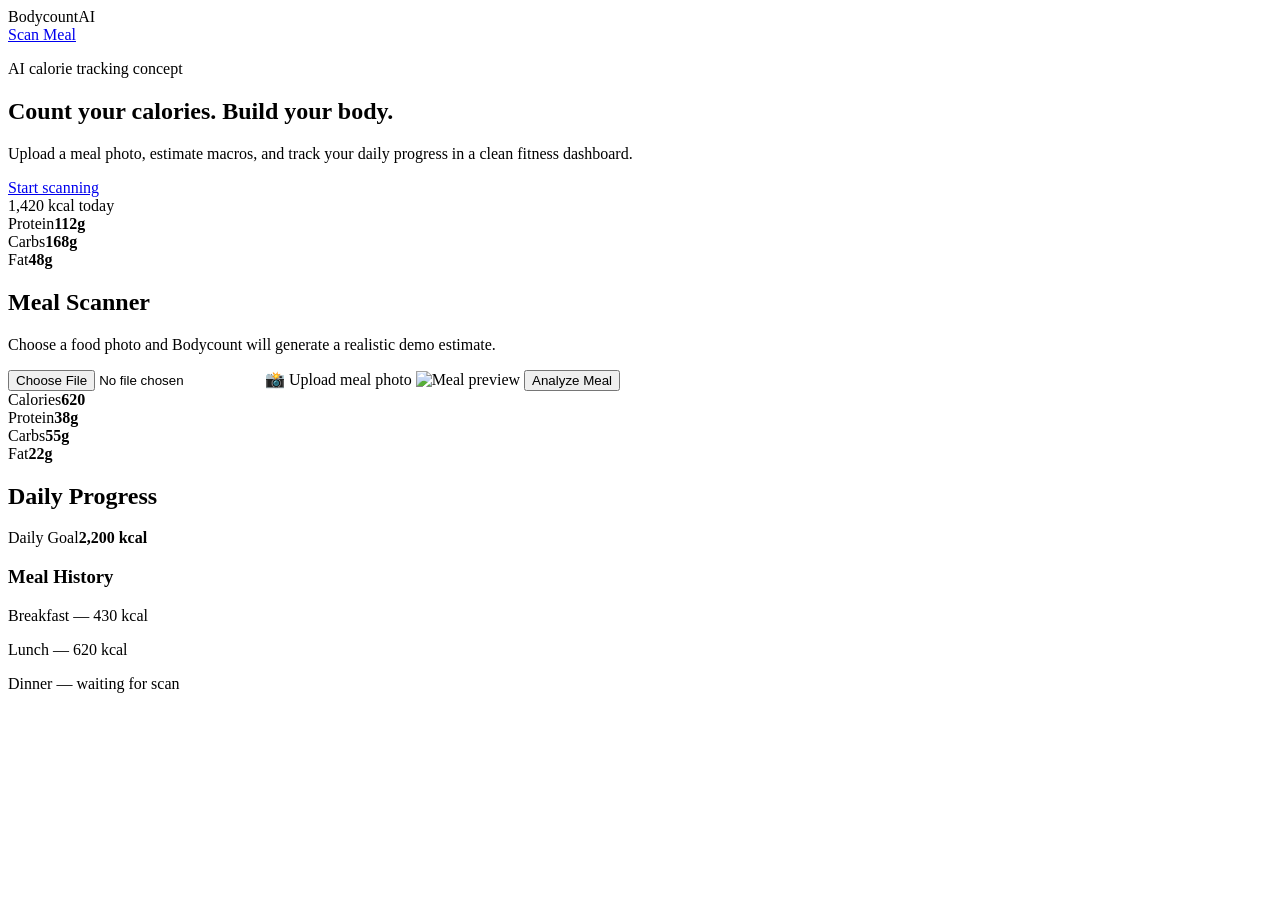
==== bodycount/index.html @ acbddd54 "Add Bodycount AI app concept" ====
<!DOCTYPE html>
<html lang="en">
<head>
  <meta charset="UTF-8" />
  <meta name="viewport" content="width=device-width, initial-scale=1.0" />
  <title>Bodycount AI</title>
  <link rel="stylesheet" href="styles.css" />
</head>
<body>
  <main class="app-shell">
    <section class="hero">
      <nav class="nav">
        <div class="brand">Bodycount<span>AI</span></div>
        <a href="#scanner">Scan Meal</a>
      </nav>
      <div class="hero-grid">
        <div>
          <p class="eyebrow">AI calorie tracking concept</p>
          <h1>Count your calories. Build your body.</h1>
          <p class="subtitle">Upload a meal photo, estimate macros, and track your daily progress in a clean fitness dashboard.</p>
          <a class="cta" href="#scanner">Start scanning</a>
        </div>
        <div class="phone-card">
          <div class="score">1,420 <span>kcal today</span></div>
          <div class="progress"><div></div></div>
          <div class="macro-row"><span>Protein</span><b>112g</b></div>
          <div class="macro-row"><span>Carbs</span><b>168g</b></div>
          <div class="macro-row"><span>Fat</span><b>48g</b></div>
        </div>
      </div>
    </section>

    <section id="scanner" class="scanner-card">
      <h2>Meal Scanner</h2>
      <p>Choose a food photo and Bodycount will generate a realistic demo estimate.</p>
      <label class="upload-box">
        <input id="mealInput" type="file" accept="image/*" />
        <span>📸 Upload meal photo</span>
      </label>
      <img id="preview" class="preview hidden" alt="Meal preview" />
      <button id="analyzeBtn">Analyze Meal</button>
      <div id="results" class="results hidden">
        <div><span>Calories</span><strong id="calories">620</strong></div>
        <div><span>Protein</span><strong id="protein">38g</strong></div>
        <div><span>Carbs</span><strong id="carbs">55g</strong></div>
        <div><span>Fat</span><strong id="fat">22g</strong></div>
      </div>
    </section>

    <section class="dashboard">
      <h2>Daily Progress</h2>
      <div class="goal-card"><span>Daily Goal</span><strong>2,200 kcal</strong></div>
      <div class="meal-history">
        <h3>Meal History</h3>
        <p>Breakfast — 430 kcal</p>
        <p>Lunch — 620 kcal</p>
        <p>Dinner — waiting for scan</p>
      </div>
    </section>
  </main>
  <script src="script.js"></script>
</body>
</html>
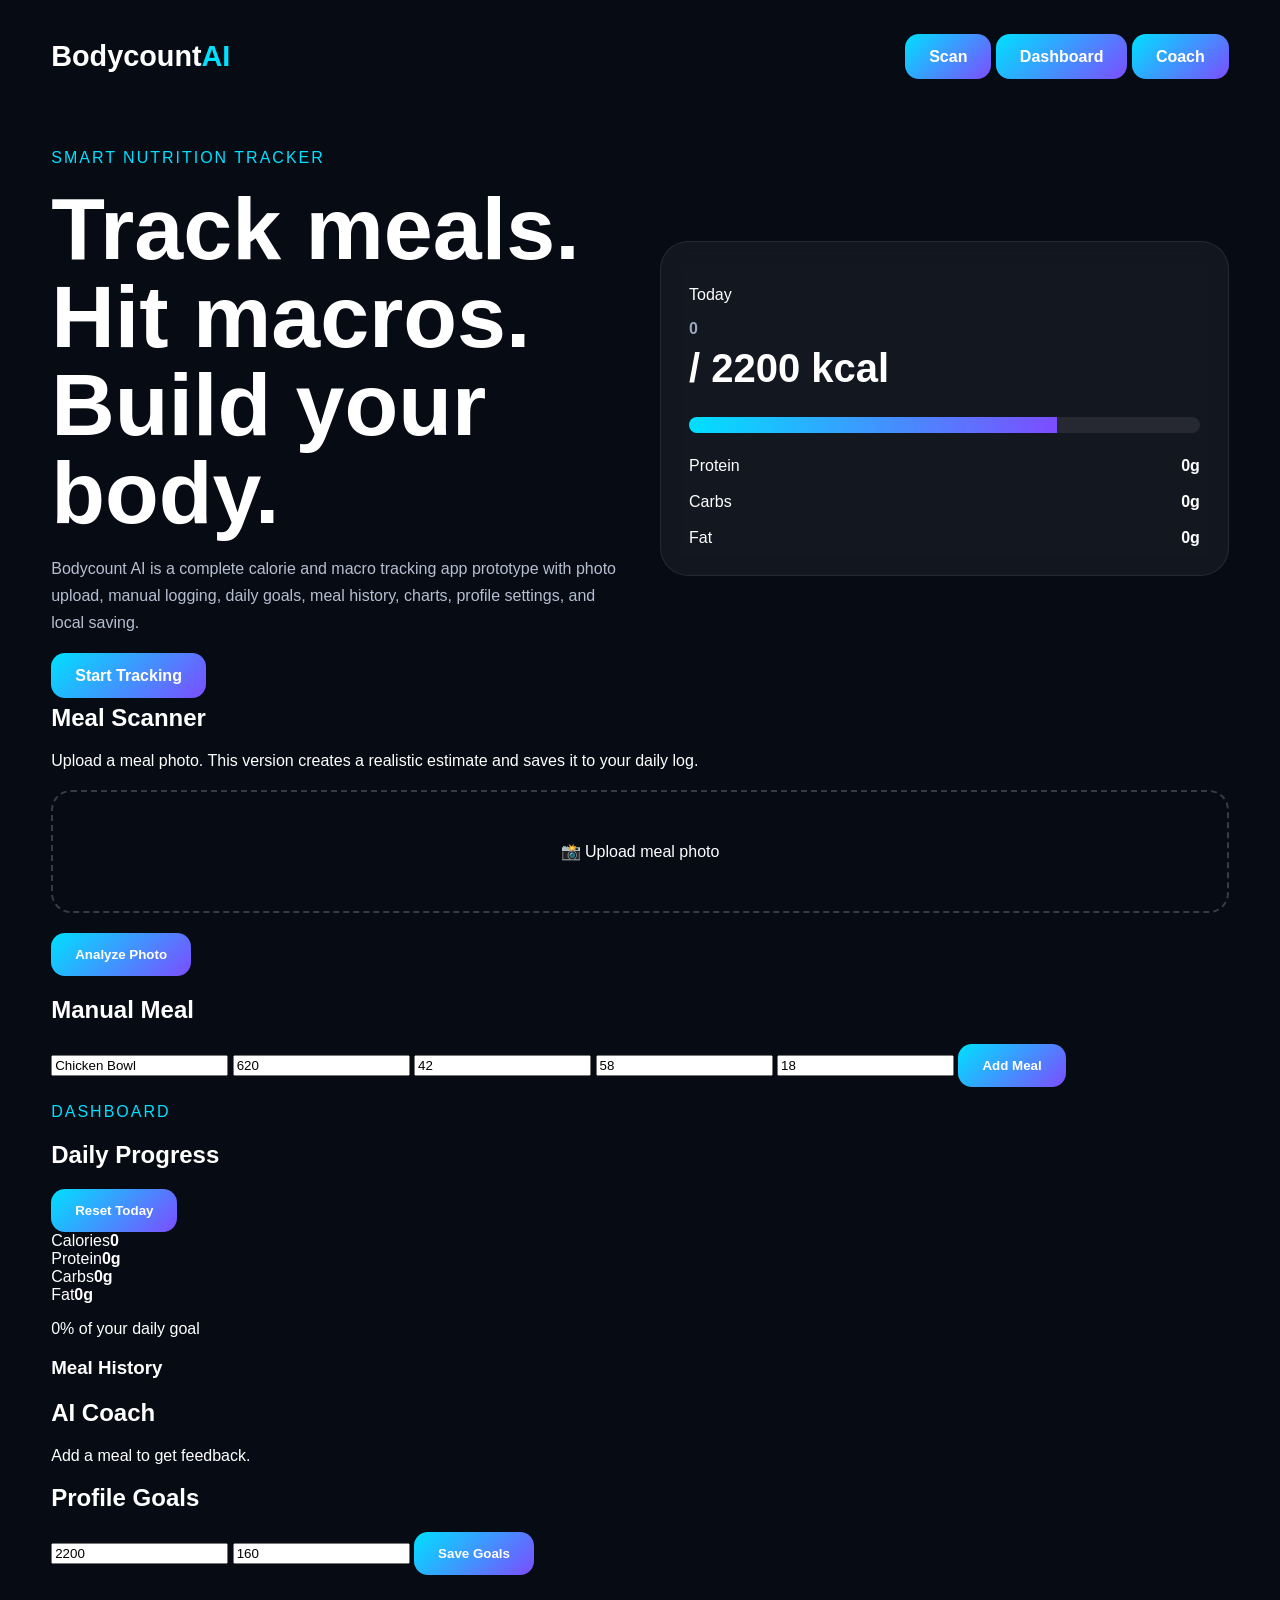
==== commit 9c866ce5: "Build Bodycount into full local app" ====
--- a/bodycount/index.html
+++ b/bodycount/index.html
@@ -4,60 +4,107 @@
   <meta charset="UTF-8" />
   <meta name="viewport" content="width=device-width, initial-scale=1.0" />
   <title>Bodycount AI</title>
-  <link rel="stylesheet" href="styles.css" />
+  <link rel="manifest" href="manifest.json" />
+  <meta name="theme-color" content="#070b14" />
+  <link rel="stylesheet" href="styles.css?v=10" />
 </head>
 <body>
   <main class="app-shell">
+    <nav class="nav">
+      <div class="brand">Bodycount<span>AI</span></div>
+      <div class="nav-links">
+        <a href="#scanner">Scan</a>
+        <a href="#dashboard">Dashboard</a>
+        <a href="#coach">Coach</a>
+      </div>
+    </nav>
+
     <section class="hero">
-      <nav class="nav">
-        <div class="brand">Bodycount<span>AI</span></div>
-        <a href="#scanner">Scan Meal</a>
-      </nav>
       <div class="hero-grid">
         <div>
-          <p class="eyebrow">AI calorie tracking concept</p>
-          <h1>Count your calories. Build your body.</h1>
-          <p class="subtitle">Upload a meal photo, estimate macros, and track your daily progress in a clean fitness dashboard.</p>
-          <a class="cta" href="#scanner">Start scanning</a>
+          <p class="eyebrow">Smart nutrition tracker</p>
+          <h1>Track meals. Hit macros. Build your body.</h1>
+          <p class="subtitle">Bodycount AI is a complete calorie and macro tracking app prototype with photo upload, manual logging, daily goals, meal history, charts, profile settings, and local saving.</p>
+          <a class="cta" href="#scanner">Start Tracking</a>
         </div>
         <div class="phone-card">
-          <div class="score">1,420 <span>kcal today</span></div>
-          <div class="progress"><div></div></div>
-          <div class="macro-row"><span>Protein</span><b>112g</b></div>
-          <div class="macro-row"><span>Carbs</span><b>168g</b></div>
-          <div class="macro-row"><span>Fat</span><b>48g</b></div>
+          <p class="card-label">Today</p>
+          <div class="score"><span id="heroCalories">0</span><small> / <b id="heroGoal">2200</b> kcal</small></div>
+          <div class="progress"><div id="heroProgress"></div></div>
+          <div class="macro-row"><span>Protein</span><b id="heroProtein">0g</b></div>
+          <div class="macro-row"><span>Carbs</span><b id="heroCarbs">0g</b></div>
+          <div class="macro-row"><span>Fat</span><b id="heroFat">0g</b></div>
         </div>
       </div>
     </section>
 
-    <section id="scanner" class="scanner-card">
-      <h2>Meal Scanner</h2>
-      <p>Choose a food photo and Bodycount will generate a realistic demo estimate.</p>
-      <label class="upload-box">
-        <input id="mealInput" type="file" accept="image/*" />
-        <span>📸 Upload meal photo</span>
-      </label>
-      <img id="preview" class="preview hidden" alt="Meal preview" />
-      <button id="analyzeBtn">Analyze Meal</button>
-      <div id="results" class="results hidden">
-        <div><span>Calories</span><strong id="calories">620</strong></div>
-        <div><span>Protein</span><strong id="protein">38g</strong></div>
-        <div><span>Carbs</span><strong id="carbs">55g</strong></div>
-        <div><span>Fat</span><strong id="fat">22g</strong></div>
+    <section class="grid two" id="scanner">
+      <div class="panel">
+        <h2>Meal Scanner</h2>
+        <p>Upload a meal photo. This version creates a realistic estimate and saves it to your daily log.</p>
+        <label class="upload-box">
+          <input id="mealInput" type="file" accept="image/*" />
+          <span>📸 Upload meal photo</span>
+        </label>
+        <img id="preview" class="preview hidden" alt="Meal preview" />
+        <button id="analyzeBtn">Analyze Photo</button>
+      </div>
+
+      <div class="panel">
+        <h2>Manual Meal</h2>
+        <form id="mealForm" class="form">
+          <input id="mealName" placeholder="Meal name" value="Chicken Bowl" />
+          <input id="mealCalories" type="number" placeholder="Calories" value="620" />
+          <input id="mealProtein" type="number" placeholder="Protein g" value="42" />
+          <input id="mealCarbs" type="number" placeholder="Carbs g" value="58" />
+          <input id="mealFat" type="number" placeholder="Fat g" value="18" />
+          <button type="submit">Add Meal</button>
+        </form>
       </div>
     </section>
 
-    <section class="dashboard">
-      <h2>Daily Progress</h2>
-      <div class="goal-card"><span>Daily Goal</span><strong>2,200 kcal</strong></div>
-      <div class="meal-history">
+    <section id="dashboard" class="panel">
+      <div class="section-head">
+        <div>
+          <p class="eyebrow">Dashboard</p>
+          <h2>Daily Progress</h2>
+        </div>
+        <button id="resetBtn" class="ghost">Reset Today</button>
+      </div>
+
+      <div class="stats">
+        <div><span>Calories</span><strong id="totalCalories">0</strong></div>
+        <div><span>Protein</span><strong id="totalProtein">0g</strong></div>
+        <div><span>Carbs</span><strong id="totalCarbs">0g</strong></div>
+        <div><span>Fat</span><strong id="totalFat">0g</strong></div>
+      </div>
+
+      <div class="big-progress"><div id="dailyProgress"></div></div>
+      <p id="progressText" class="muted">0% of your daily goal</p>
+
+      <div class="history">
         <h3>Meal History</h3>
-        <p>Breakfast — 430 kcal</p>
-        <p>Lunch — 620 kcal</p>
-        <p>Dinner — waiting for scan</p>
+        <div id="mealHistory"></div>
+      </div>
+    </section>
+
+    <section class="grid two">
+      <div class="panel" id="coach">
+        <h2>AI Coach</h2>
+        <p id="coachText" class="coach-text">Add a meal to get feedback.</p>
+      </div>
+
+      <div class="panel">
+        <h2>Profile Goals</h2>
+        <form id="goalForm" class="form">
+          <input id="goalCalories" type="number" placeholder="Daily calories" value="2200" />
+          <input id="goalProtein" type="number" placeholder="Protein goal g" value="160" />
+          <button type="submit">Save Goals</button>
+        </form>
       </div>
     </section>
   </main>
-  <script src="script.js"></script>
+
+  <script src="script.js?v=10"></script>
 </body>
 </html>
--- a/bodycount/styles.css
+++ b/bodycount/styles.css
@@ -0,0 +1,181 @@
+* {
+  box-sizing: border-box;
+}
+
+body {
+  margin: 0;
+  font-family: Arial, Helvetica, sans-serif;
+  background: #070b14;
+  color: white;
+}
+
+.app-shell {
+  width: min(1180px, 92%);
+  margin: 0 auto;
+  padding: 40px 0 80px;
+}
+
+.nav {
+  display: flex;
+  justify-content: space-between;
+  align-items: center;
+  margin-bottom: 60px;
+}
+
+.brand {
+  font-size: 1.8rem;
+  font-weight: 800;
+}
+
+.brand span {
+  color: #00e0ff;
+}
+
+.nav a,
+.cta,
+button {
+  background: linear-gradient(135deg, #00e0ff, #7c4dff);
+  color: white;
+  text-decoration: none;
+  border: none;
+  padding: 14px 24px;
+  border-radius: 14px;
+  font-weight: 700;
+  cursor: pointer;
+}
+
+.hero-grid {
+  display: grid;
+  grid-template-columns: repeat(auto-fit, minmax(300px, 1fr));
+  gap: 40px;
+  align-items: center;
+}
+
+.eyebrow {
+  color: #00e0ff;
+  text-transform: uppercase;
+  letter-spacing: 2px;
+}
+
+h1 {
+  font-size: clamp(3rem, 8vw, 5.5rem);
+  line-height: 1;
+  margin: 18px 0;
+}
+
+.subtitle {
+  color: #b5bfd1;
+  line-height: 1.7;
+  margin-bottom: 30px;
+}
+
+.phone-card,
+.scanner-card,
+.dashboard {
+  background: rgba(255,255,255,0.05);
+  border: 1px solid rgba(255,255,255,0.08);
+  border-radius: 28px;
+  backdrop-filter: blur(14px);
+}
+
+.phone-card {
+  padding: 28px;
+}
+
+.score {
+  font-size: 3rem;
+  font-weight: 800;
+}
+
+.score span {
+  display: block;
+  font-size: 1rem;
+  color: #9ba7bd;
+}
+
+.progress {
+  margin: 24px 0;
+  height: 16px;
+  background: rgba(255,255,255,0.08);
+  border-radius: 999px;
+  overflow: hidden;
+}
+
+.progress div {
+  width: 72%;
+  height: 100%;
+  background: linear-gradient(90deg, #00e0ff, #7c4dff);
+}
+
+.macro-row {
+  display: flex;
+  justify-content: space-between;
+  margin-top: 18px;
+}
+
+.scanner-card,
+.dashboard {
+  margin-top: 40px;
+  padding: 30px;
+}
+
+.upload-box {
+  margin: 20px 0;
+  display: flex;
+  align-items: center;
+  justify-content: center;
+  border: 2px dashed rgba(255,255,255,0.2);
+  border-radius: 20px;
+  padding: 50px 20px;
+}
+
+.upload-box input {
+  display: none;
+}
+
+.preview {
+  width: 100%;
+  max-height: 300px;
+  object-fit: cover;
+  border-radius: 22px;
+  margin: 20px 0;
+}
+
+.hidden {
+  display: none;
+}
+
+.results {
+  display: grid;
+  grid-template-columns: repeat(auto-fit, minmax(150px, 1fr));
+  gap: 20px;
+  margin-top: 30px;
+}
+
+.results div,
+.goal-card,
+.meal-history {
+  background: rgba(255,255,255,0.06);
+  padding: 22px;
+  border-radius: 20px;
+}
+
+.results span,
+.goal-card span {
+  display: block;
+  color: #9ba7bd;
+  margin-bottom: 10px;
+}
+
+.results strong,
+.goal-card strong {
+  font-size: 2rem;
+}
+
+.meal-history {
+  margin-top: 24px;
+}
+
+.meal-history p {
+  color: #c4cde0;
+}
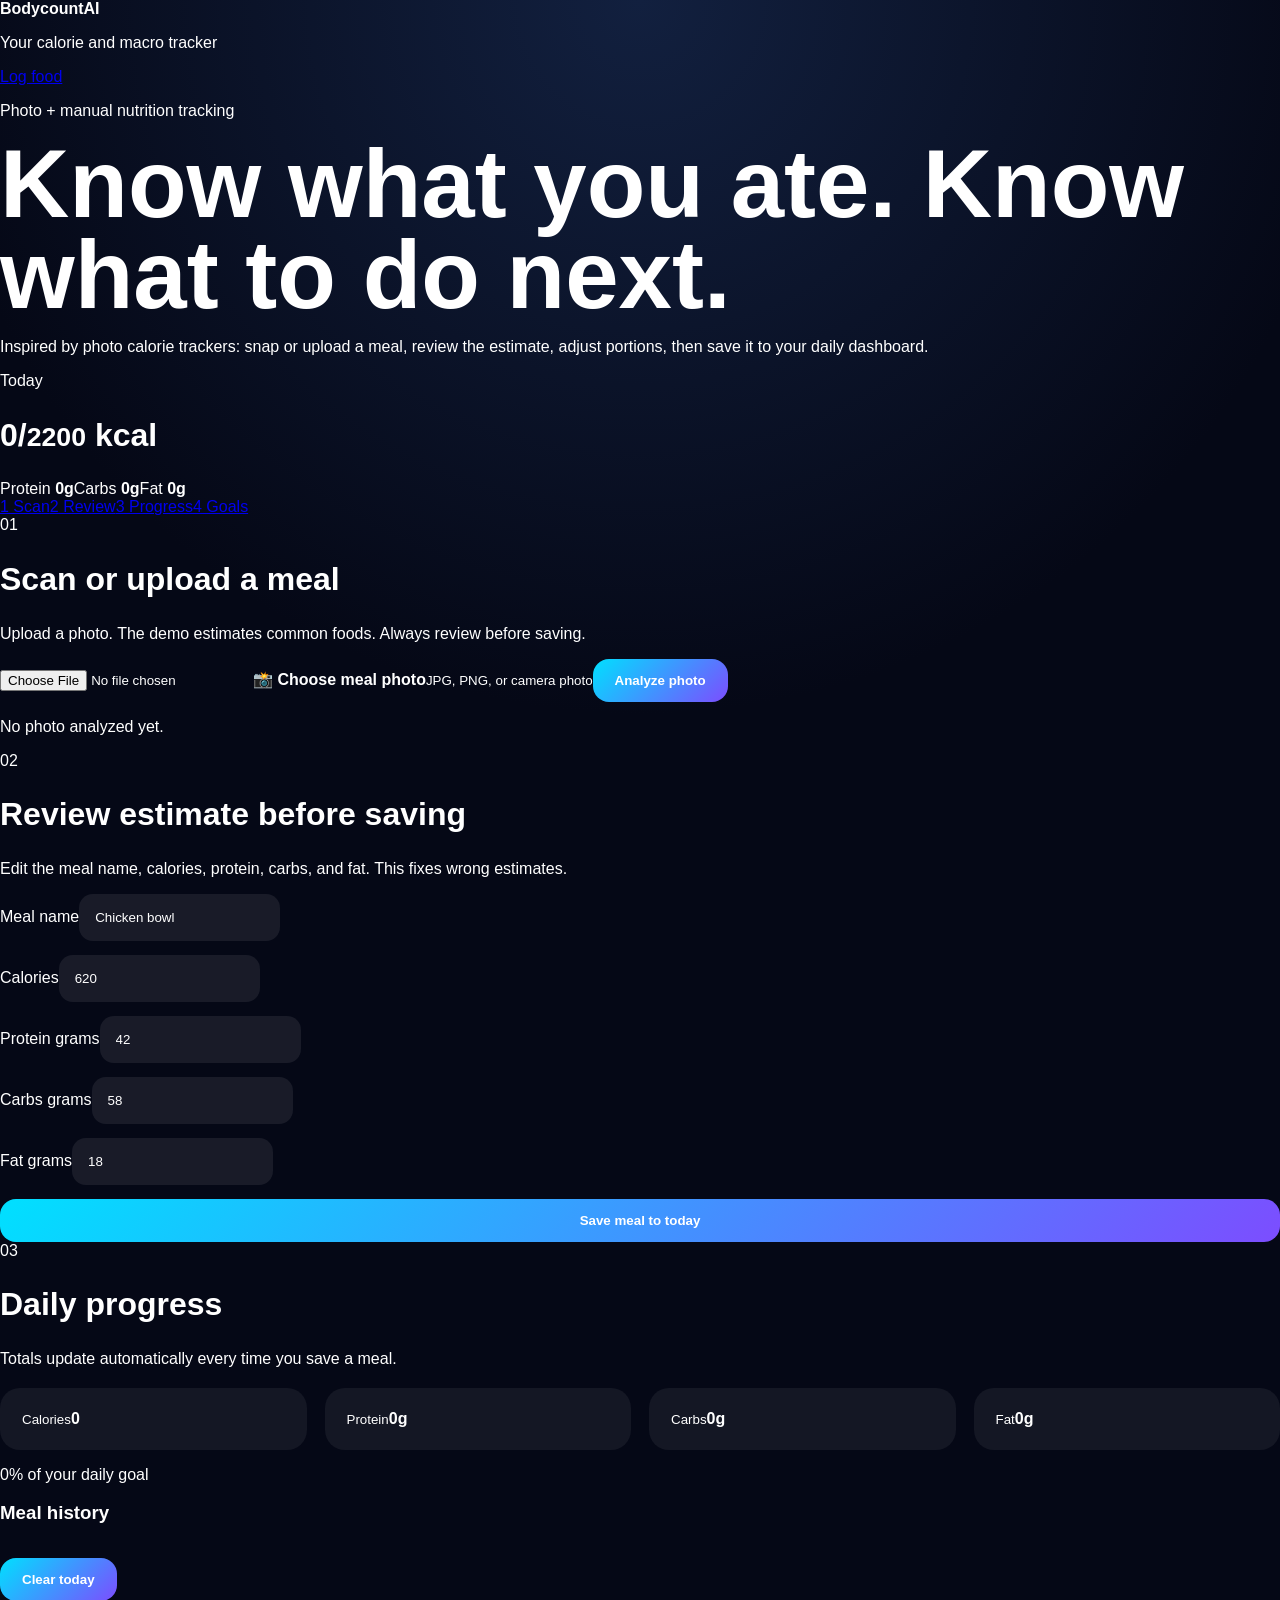
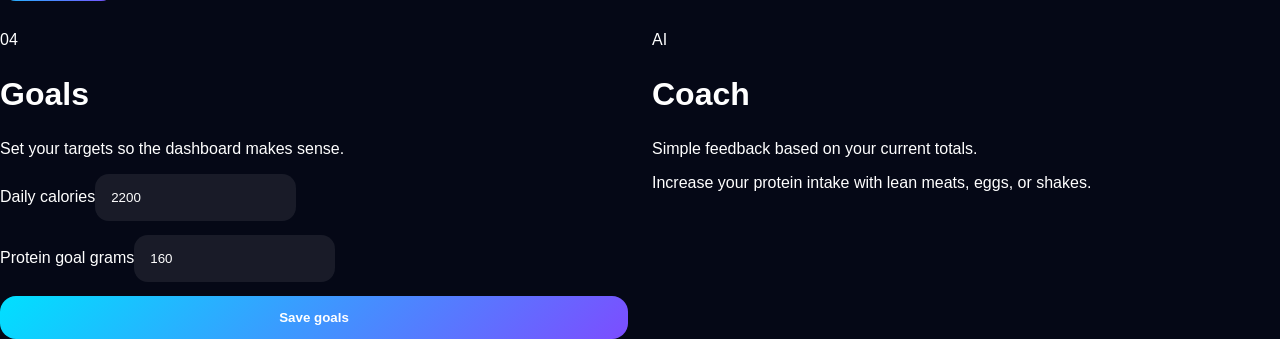
==== commit 02055c02: "Make Bodycount intuitive and fix app flow" ====
--- a/bodycount/index.html
+++ b/bodycount/index.html
@@ -1,110 +1 @@
-<!DOCTYPE html>
-<html lang="en">
-<head>
-  <meta charset="UTF-8" />
-  <meta name="viewport" content="width=device-width, initial-scale=1.0" />
-  <title>Bodycount AI</title>
-  <link rel="manifest" href="manifest.json" />
-  <meta name="theme-color" content="#070b14" />
-  <link rel="stylesheet" href="styles.css?v=10" />
-</head>
-<body>
-  <main class="app-shell">
-    <nav class="nav">
-      <div class="brand">Bodycount<span>AI</span></div>
-      <div class="nav-links">
-        <a href="#scanner">Scan</a>
-        <a href="#dashboard">Dashboard</a>
-        <a href="#coach">Coach</a>
-      </div>
-    </nav>
-
-    <section class="hero">
-      <div class="hero-grid">
-        <div>
-          <p class="eyebrow">Smart nutrition tracker</p>
-          <h1>Track meals. Hit macros. Build your body.</h1>
-          <p class="subtitle">Bodycount AI is a complete calorie and macro tracking app prototype with photo upload, manual logging, daily goals, meal history, charts, profile settings, and local saving.</p>
-          <a class="cta" href="#scanner">Start Tracking</a>
-        </div>
-        <div class="phone-card">
-          <p class="card-label">Today</p>
-          <div class="score"><span id="heroCalories">0</span><small> / <b id="heroGoal">2200</b> kcal</small></div>
-          <div class="progress"><div id="heroProgress"></div></div>
-          <div class="macro-row"><span>Protein</span><b id="heroProtein">0g</b></div>
-          <div class="macro-row"><span>Carbs</span><b id="heroCarbs">0g</b></div>
-          <div class="macro-row"><span>Fat</span><b id="heroFat">0g</b></div>
-        </div>
-      </div>
-    </section>
-
-    <section class="grid two" id="scanner">
-      <div class="panel">
-        <h2>Meal Scanner</h2>
-        <p>Upload a meal photo. This version creates a realistic estimate and saves it to your daily log.</p>
-        <label class="upload-box">
-          <input id="mealInput" type="file" accept="image/*" />
-          <span>📸 Upload meal photo</span>
-        </label>
-        <img id="preview" class="preview hidden" alt="Meal preview" />
-        <button id="analyzeBtn">Analyze Photo</button>
-      </div>
-
-      <div class="panel">
-        <h2>Manual Meal</h2>
-        <form id="mealForm" class="form">
-          <input id="mealName" placeholder="Meal name" value="Chicken Bowl" />
-          <input id="mealCalories" type="number" placeholder="Calories" value="620" />
-          <input id="mealProtein" type="number" placeholder="Protein g" value="42" />
-          <input id="mealCarbs" type="number" placeholder="Carbs g" value="58" />
-          <input id="mealFat" type="number" placeholder="Fat g" value="18" />
-          <button type="submit">Add Meal</button>
-        </form>
-      </div>
-    </section>
-
-    <section id="dashboard" class="panel">
-      <div class="section-head">
-        <div>
-          <p class="eyebrow">Dashboard</p>
-          <h2>Daily Progress</h2>
-        </div>
-        <button id="resetBtn" class="ghost">Reset Today</button>
-      </div>
-
-      <div class="stats">
-        <div><span>Calories</span><strong id="totalCalories">0</strong></div>
-        <div><span>Protein</span><strong id="totalProtein">0g</strong></div>
-        <div><span>Carbs</span><strong id="totalCarbs">0g</strong></div>
-        <div><span>Fat</span><strong id="totalFat">0g</strong></div>
-      </div>
-
-      <div class="big-progress"><div id="dailyProgress"></div></div>
-      <p id="progressText" class="muted">0% of your daily goal</p>
-
-      <div class="history">
-        <h3>Meal History</h3>
-        <div id="mealHistory"></div>
-      </div>
-    </section>
-
-    <section class="grid two">
-      <div class="panel" id="coach">
-        <h2>AI Coach</h2>
-        <p id="coachText" class="coach-text">Add a meal to get feedback.</p>
-      </div>
-
-      <div class="panel">
-        <h2>Profile Goals</h2>
-        <form id="goalForm" class="form">
-          <input id="goalCalories" type="number" placeholder="Daily calories" value="2200" />
-          <input id="goalProtein" type="number" placeholder="Protein goal g" value="160" />
-          <button type="submit">Save Goals</button>
-        </form>
-      </div>
-    </section>
-  </main>
-
-  <script src="script.js?v=10"></script>
-</body>
-</html>
+<!DOCTYPE html><html lang="en"><head><meta charset="UTF-8"><meta name="viewport" content="width=device-width, initial-scale=1.0"><title>Bodycount AI</title><link rel="manifest" href="manifest.json"><meta name="theme-color" content="#07111f"><link rel="stylesheet" href="styles.css?v=21"></head><body><main class="app"><header class="topbar"><div><b class="logo">Bodycount<span>AI</span></b><p>Your calorie and macro tracker</p></div><a href="#log" class="pill">Log food</a></header><section class="hero"><div><p class="tag">Photo + manual nutrition tracking</p><h1>Know what you ate. Know what to do next.</h1><p class="lead">Inspired by photo calorie trackers: snap or upload a meal, review the estimate, adjust portions, then save it to your daily dashboard.</p></div><div class="summary"><p>Today</p><h2><span id="heroCalories">0</span>/<small id="heroGoal">2200</small> kcal</h2><div class="bar"><div id="heroProgress"></div></div><div class="mini"><span>Protein <b id="heroProtein">0g</b></span><span>Carbs <b id="heroCarbs">0g</b></span><span>Fat <b id="heroFat">0g</b></span></div></div></section><section class="tabs"><a href="#scan">1 Scan</a><a href="#review">2 Review</a><a href="#dashboard">3 Progress</a><a href="#goals">4 Goals</a></section><section id="scan" class="card"><div class="title"><span>01</span><div><h2>Scan or upload a meal</h2><p>Upload a photo. The demo estimates common foods. Always review before saving.</p></div></div><label class="upload"><input id="mealInput" type="file" accept="image/*"><b>📸 Choose meal photo</b><small>JPG, PNG, or camera photo</small></label><img id="preview" class="preview hidden" alt="Meal preview"><button id="analyzeBtn">Analyze photo</button><p id="scanMessage" class="message">No photo analyzed yet.</p></section><section id="review" class="card"><div class="title"><span>02</span><div><h2>Review estimate before saving</h2><p>Edit the meal name, calories, protein, carbs, and fat. This fixes wrong estimates.</p></div></div><form id="mealForm" class="form"><label>Meal name<input id="mealName" value="Chicken bowl"></label><label>Calories<input id="mealCalories" type="number" min="0" value="620"></label><label>Protein grams<input id="mealProtein" type="number" min="0" value="42"></label><label>Carbs grams<input id="mealCarbs" type="number" min="0" value="58"></label><label>Fat grams<input id="mealFat" type="number" min="0" value="18"></label><button type="submit">Save meal to today</button></form></section><section id="dashboard" class="card"><div class="title"><span>03</span><div><h2>Daily progress</h2><p>Totals update automatically every time you save a meal.</p></div></div><div class="stats"><div><small>Calories</small><b id="totalCalories">0</b></div><div><small>Protein</small><b id="totalProtein">0g</b></div><div><small>Carbs</small><b id="totalCarbs">0g</b></div><div><small>Fat</small><b id="totalFat">0g</b></div></div><div class="bar big"><div id="dailyProgress"></div></div><p id="progressText" class="message">0% of daily calorie goal.</p><h3>Meal history</h3><div id="mealHistory" class="history"></div><button id="resetBtn" class="danger">Clear today</button></section><section id="goals" class="grid"><div class="card"><div class="title"><span>04</span><div><h2>Goals</h2><p>Set your targets so the dashboard makes sense.</p></div></div><form id="goalForm" class="form"><label>Daily calories<input id="goalCalories" type="number" min="1" value="2200"></label><label>Protein goal grams<input id="goalProtein" type="number" min="1" value="160"></label><button type="submit">Save goals</button></form></div><div class="card"><div class="title"><span>AI</span><div><h2>Coach</h2><p>Simple feedback based on your current totals.</p></div></div><p id="coachText" class="coach">Save a meal to get feedback.</p></div></section></main><script src="script.js?v=21"></script></body></html>
--- a/bodycount/styles.css
+++ b/bodycount/styles.css
@@ -1,181 +1 @@
-* {
-  box-sizing: border-box;
-}
-
-body {
-  margin: 0;
-  font-family: Arial, Helvetica, sans-serif;
-  background: #070b14;
-  color: white;
-}
-
-.app-shell {
-  width: min(1180px, 92%);
-  margin: 0 auto;
-  padding: 40px 0 80px;
-}
-
-.nav {
-  display: flex;
-  justify-content: space-between;
-  align-items: center;
-  margin-bottom: 60px;
-}
-
-.brand {
-  font-size: 1.8rem;
-  font-weight: 800;
-}
-
-.brand span {
-  color: #00e0ff;
-}
-
-.nav a,
-.cta,
-button {
-  background: linear-gradient(135deg, #00e0ff, #7c4dff);
-  color: white;
-  text-decoration: none;
-  border: none;
-  padding: 14px 24px;
-  border-radius: 14px;
-  font-weight: 700;
-  cursor: pointer;
-}
-
-.hero-grid {
-  display: grid;
-  grid-template-columns: repeat(auto-fit, minmax(300px, 1fr));
-  gap: 40px;
-  align-items: center;
-}
-
-.eyebrow {
-  color: #00e0ff;
-  text-transform: uppercase;
-  letter-spacing: 2px;
-}
-
-h1 {
-  font-size: clamp(3rem, 8vw, 5.5rem);
-  line-height: 1;
-  margin: 18px 0;
-}
-
-.subtitle {
-  color: #b5bfd1;
-  line-height: 1.7;
-  margin-bottom: 30px;
-}
-
-.phone-card,
-.scanner-card,
-.dashboard {
-  background: rgba(255,255,255,0.05);
-  border: 1px solid rgba(255,255,255,0.08);
-  border-radius: 28px;
-  backdrop-filter: blur(14px);
-}
-
-.phone-card {
-  padding: 28px;
-}
-
-.score {
-  font-size: 3rem;
-  font-weight: 800;
-}
-
-.score span {
-  display: block;
-  font-size: 1rem;
-  color: #9ba7bd;
-}
-
-.progress {
-  margin: 24px 0;
-  height: 16px;
-  background: rgba(255,255,255,0.08);
-  border-radius: 999px;
-  overflow: hidden;
-}
-
-.progress div {
-  width: 72%;
-  height: 100%;
-  background: linear-gradient(90deg, #00e0ff, #7c4dff);
-}
-
-.macro-row {
-  display: flex;
-  justify-content: space-between;
-  margin-top: 18px;
-}
-
-.scanner-card,
-.dashboard {
-  margin-top: 40px;
-  padding: 30px;
-}
-
-.upload-box {
-  margin: 20px 0;
-  display: flex;
-  align-items: center;
-  justify-content: center;
-  border: 2px dashed rgba(255,255,255,0.2);
-  border-radius: 20px;
-  padding: 50px 20px;
-}
-
-.upload-box input {
-  display: none;
-}
-
-.preview {
-  width: 100%;
-  max-height: 300px;
-  object-fit: cover;
-  border-radius: 22px;
-  margin: 20px 0;
-}
-
-.hidden {
-  display: none;
-}
-
-.results {
-  display: grid;
-  grid-template-columns: repeat(auto-fit, minmax(150px, 1fr));
-  gap: 20px;
-  margin-top: 30px;
-}
-
-.results div,
-.goal-card,
-.meal-history {
-  background: rgba(255,255,255,0.06);
-  padding: 22px;
-  border-radius: 20px;
-}
-
-.results span,
-.goal-card span {
-  display: block;
-  color: #9ba7bd;
-  margin-bottom: 10px;
-}
-
-.results strong,
-.goal-card strong {
-  font-size: 2rem;
-}
-
-.meal-history {
-  margin-top: 24px;
-}
-
-.meal-history p {
-  color: #c4cde0;
-}
+*{box-sizing:border-box}body{margin:0;font-family:Arial,Helvetica,sans-serif;background:#050816;color:#fff;background-image:radial-gradient(circle at top,#12203f,transparent 35%)}.app-shell{width:min(1200px,92%);margin:auto;padding:30px 0 80px}.nav,.hero-grid,.stats,.section-head,.macro-row,.nav-links,.grid{display:flex}.nav,.section-head{justify-content:space-between;align-items:center}.nav{margin-bottom:40px}.nav-links{gap:16px}.nav a,.cta,button{text-decoration:none;border:none;background:linear-gradient(135deg,#00e0ff,#7c4dff);color:#fff;padding:14px 22px;border-radius:16px;font-weight:700;cursor:pointer}.ghost{background:rgba(255,255,255,.08)}.brand{font-size:2rem;font-weight:800}.brand span,.eyebrow{color:#00e0ff}.hero-grid{gap:40px;align-items:center;flex-wrap:wrap}.hero-grid>*{flex:1 1 320px}.eyebrow{text-transform:uppercase;letter-spacing:2px}.subtitle,.muted{color:#aab5ce;line-height:1.7}h1{font-size:clamp(3rem,9vw,6rem);line-height:.95;margin:18px 0}h2{font-size:2rem}.phone-card,.panel{background:rgba(255,255,255,.05);border:1px solid rgba(255,255,255,.08);border-radius:28px;backdrop-filter:blur(16px)}.phone-card{padding:28px}.card-label{color:#9aa7c7}.score{font-size:3rem;font-weight:800}.score small{font-size:1rem;color:#9aa7c7}.progress,.big-progress{background:rgba(255,255,255,.08);border-radius:999px;overflow:hidden}.progress{height:16px;margin:20px 0}.big-progress{height:22px;margin-top:26px}.progress div,.big-progress div{height:100%;background:linear-gradient(90deg,#00e0ff,#7c4dff);width:0%;transition:.3s}.macro-row{justify-content:space-between;margin-top:18px}.grid{gap:24px;flex-wrap:wrap;margin-top:30px}.grid>*{flex:1 1 350px}.panel{padding:28px}.upload-box{display:flex;justify-content:center;align-items:center;padding:50px 20px;border:2px dashed rgba(255,255,255,.18);border-radius:22px;margin:20px 0}.upload-box input{display:none}.preview{width:100%;max-height:300px;object-fit:cover;border-radius:20px}.hidden{display:none}.form{display:grid;gap:14px}.form input{padding:16px;border-radius:14px;border:none;background:rgba(255,255,255,.08);color:#fff}.stats{gap:18px;flex-wrap:wrap;margin-top:20px}.stats div,.meal-item{background:rgba(255,255,255,.06);padding:22px;border-radius:20px;flex:1 1 180px}.stats span{display:block;color:#98a6c5;margin-bottom:10px}.stats strong{font-size:2rem}.history{margin-top:34px}.meal-item{margin-top:14px}.meal-item h4{margin:0 0 10px}.coach-text{font-size:1.1rem;line-height:1.8;color:#d9e0ef}@media(max-width:700px){.nav,.section-head{flex-direction:column;gap:16px;align-items:flex-start}h1{font-size:3.4rem}}
